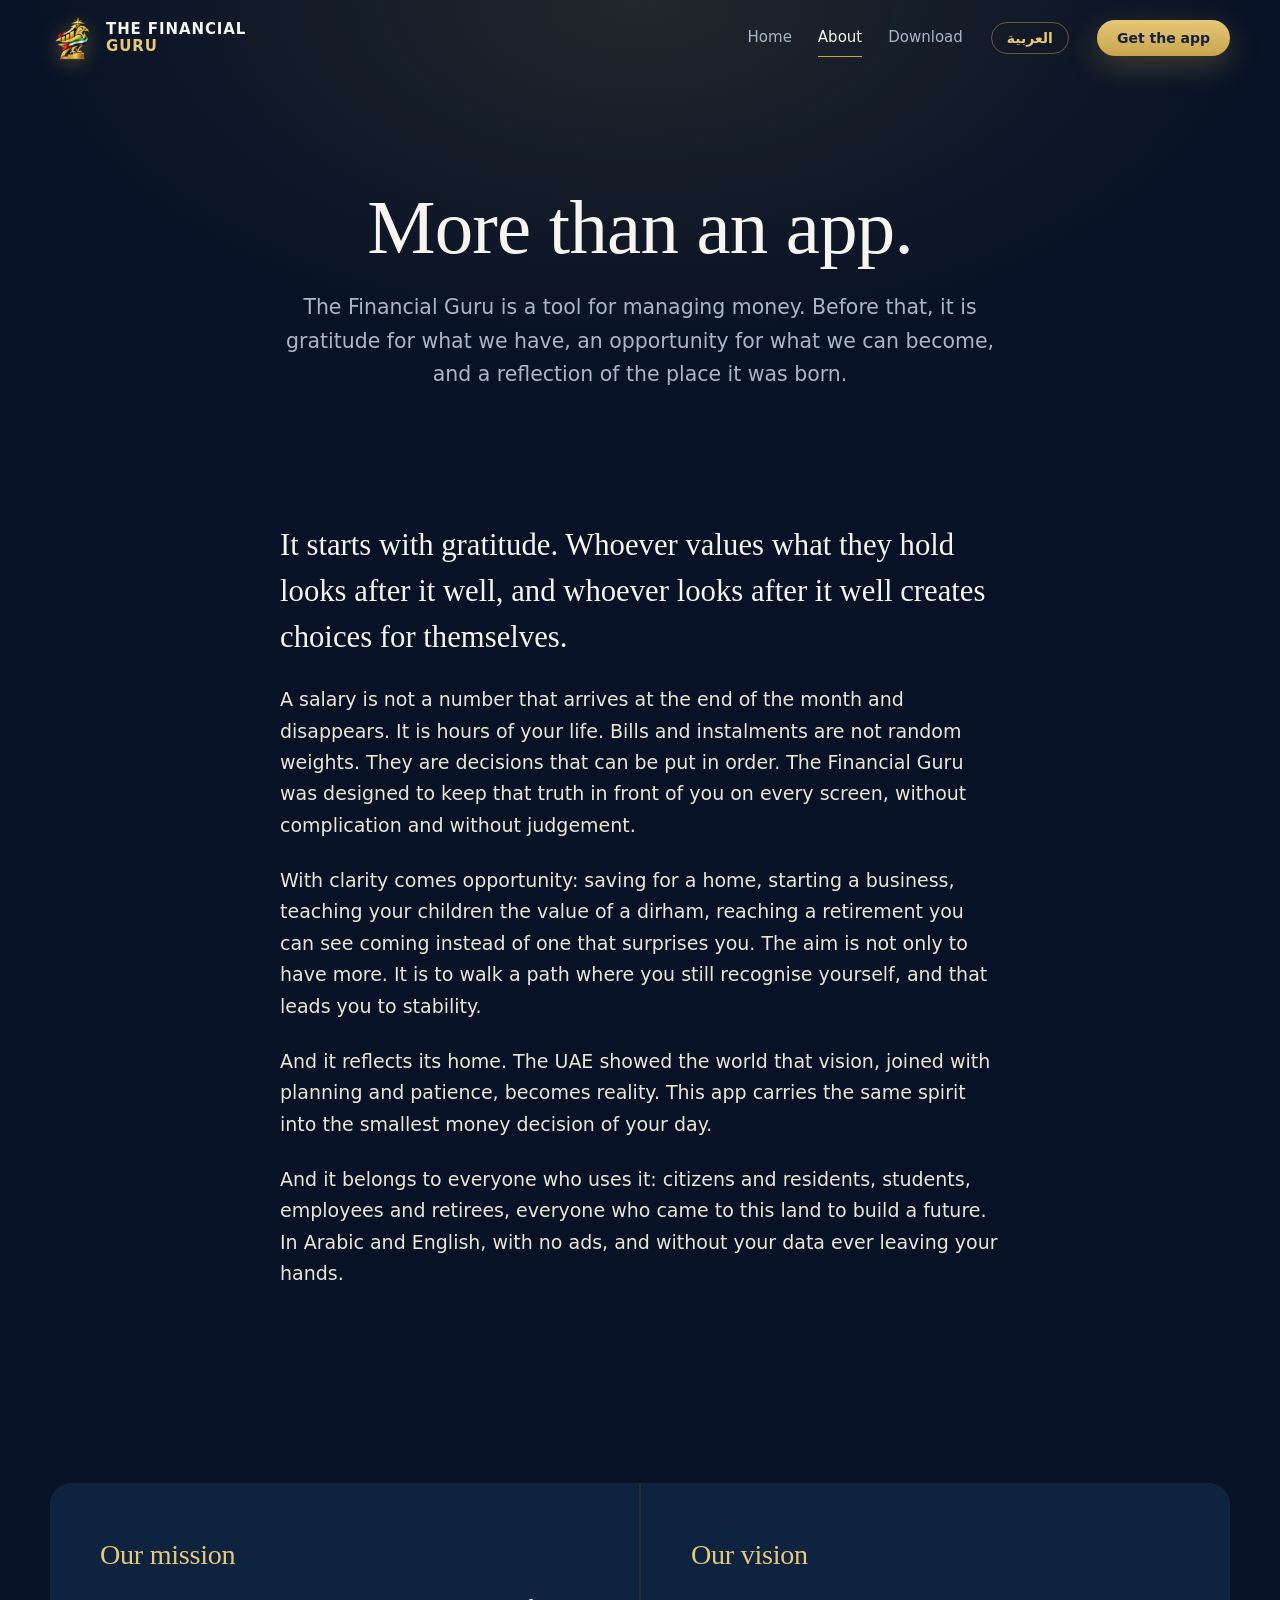
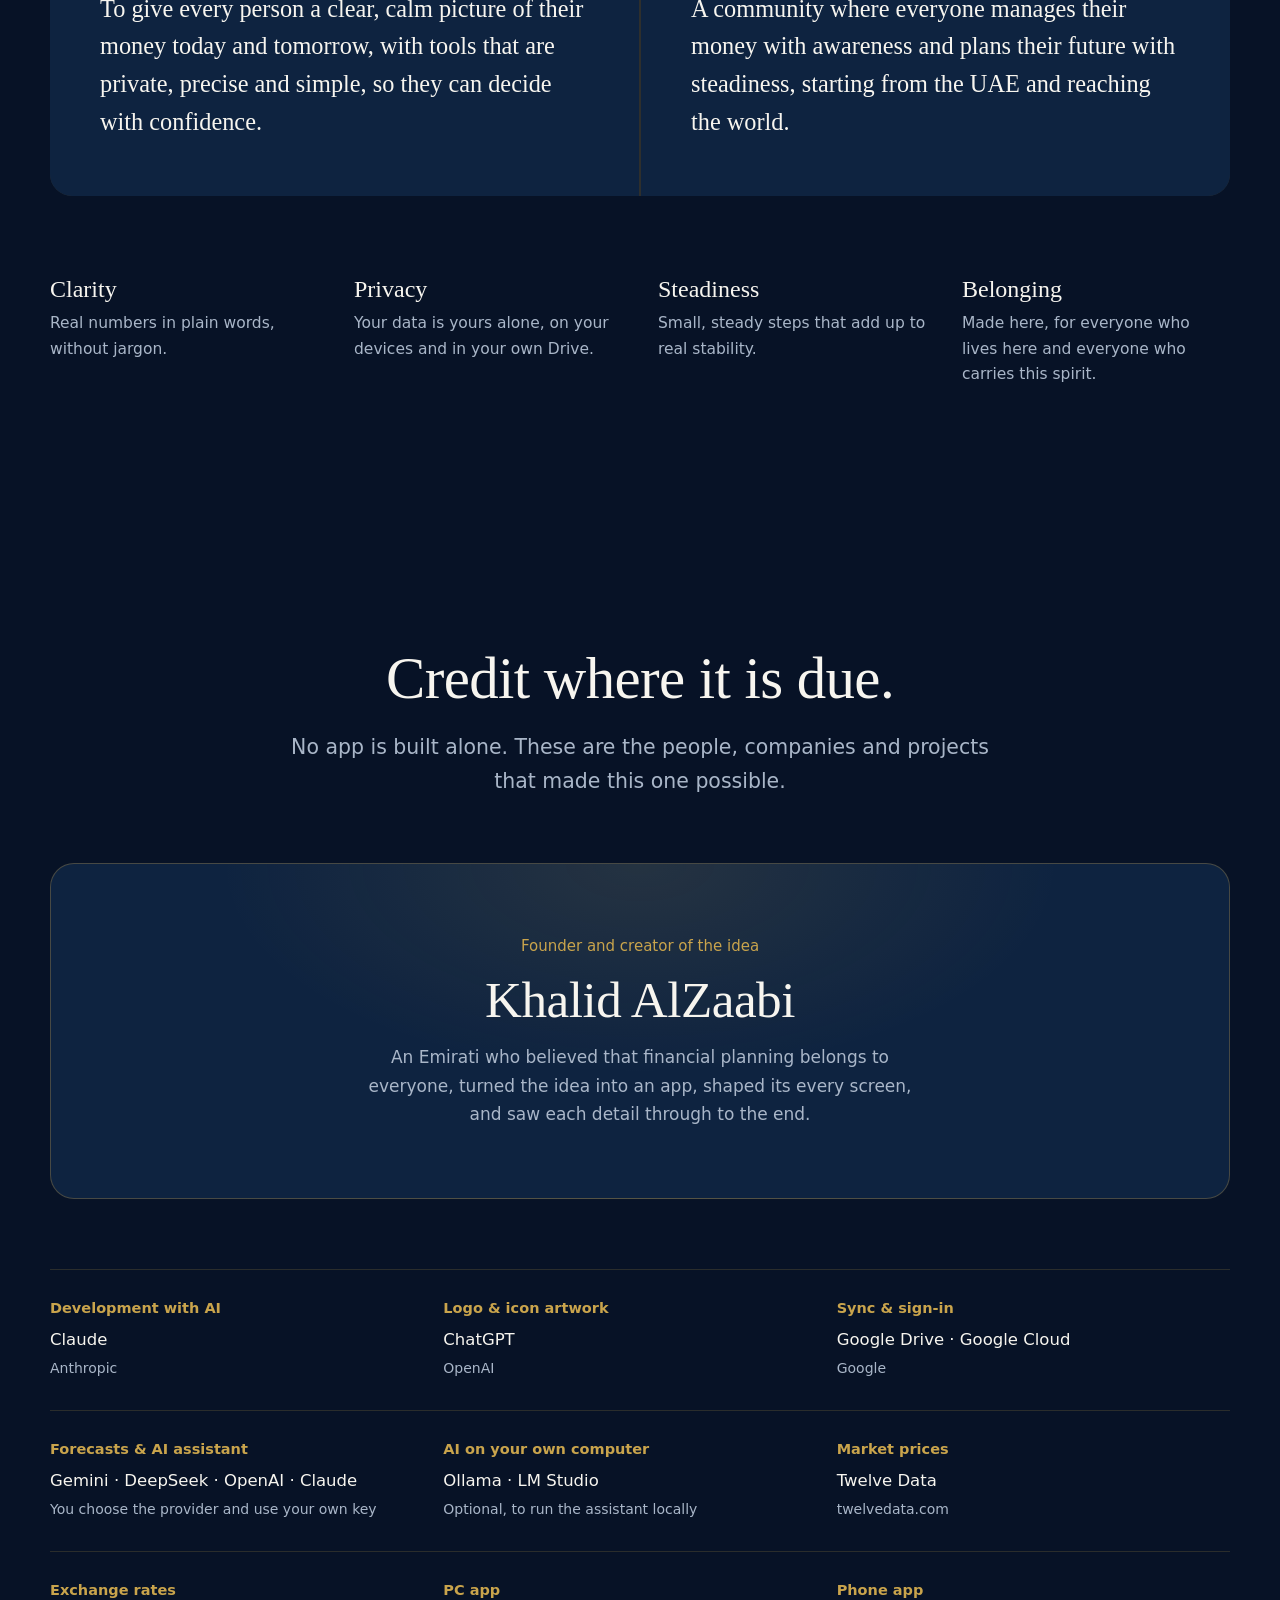
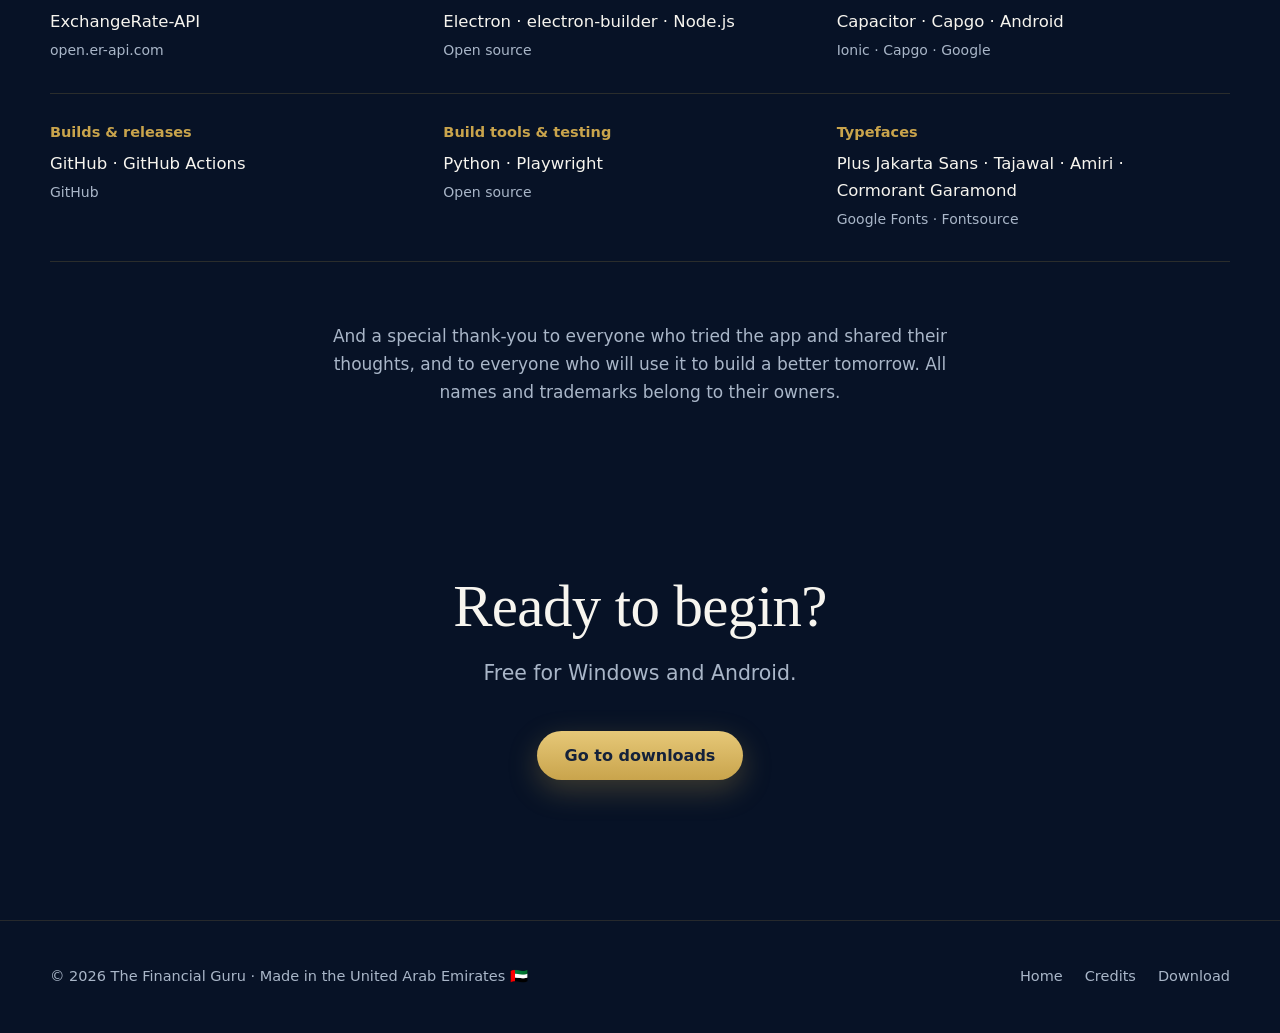
==== about.html @ 49a52d13 "Website: home, about & credits, download (English + Arabic) Co-Authored-By: Claude Opus 5.5 <noreply" ====
<!doctype html>
<html lang="en" dir="ltr">
<head>
<meta charset="utf-8">
<meta name="viewport" content="width=device-width,initial-scale=1">
<title>About · The Financial Guru</title>
<meta name="fg-title-ar" content="من نحن · المرشد المالي">
<meta name="description" content="What The Financial Guru stands for, its mission and vision, and everyone who helped build it. Made in the UAE.">
<meta name="theme-color" content="#071226">
<link rel="icon" href="assets/icon-192.png">
<link rel="stylesheet" href="site.css">
</head>
<body>
<header class="top">
 <div class="wrap">
  <a class="brand" href="index.html"><img src="assets/logo.webp" alt=""><span data-ar="المرشد<b>المالي</b>">THE FINANCIAL<b>GURU</b></span></a>
  <nav class="nav" aria-label="Main">
   <a href="index.html" data-ar="الرئيسية">Home</a>
   <a href="about.html" aria-current="page" data-ar="من نحن">About</a>
   <a href="download.html" data-ar="التنزيل">Download</a>
  </nav>
  <button class="lang" type="button">العربية</button>
  <a class="btn gold" href="download.html" data-ar="نزّل التطبيق">Get the app</a>
  <button class="menu" type="button" aria-label="Menu" data-ar-label="القائمة">☰</button>
 </div>
</header>

<main>
<section class="page-hero">
 <div class="wrap">
  <h1 data-ar="أكثر من تطبيق.">More than an app.</h1>
  <p class="lede" data-ar="المرشد المالي أداةٌ لإدارة المال، لكنه قبل ذلك امتنانٌ لِما نملك، وفرصةٌ لِما يمكن أن نصير إليه، وانعكاسٌ للمكان الذي وُلد فيه.">The Financial Guru is a tool for managing money. Before that, it is gratitude for what we have, an opportunity for what we can become, and a reflection of the place it was born.</p>
 </div>
</section>

<!-- WHAT IT REPRESENTS -->
<section style="padding-top:40px">
 <div class="wrap prose">
  <p class="big" data-ar="يبدأ كل شيء بالامتنان. فمن يقدّر ما بين يديه يحسن تدبيره، ومن يحسن تدبيره يصنع لنفسه خيارات.">It starts with gratitude. Whoever values what they hold looks after it well, and whoever looks after it well creates choices for themselves.</p>
  <p data-ar="الراتب ليس رقمًا يصل آخر الشهر ثم يختفي؛ إنه ساعات من عمرك. والفواتير والأقساط ليست أعباءً عشوائية؛ إنها قرارات يمكن ترتيبها. صُمّم المرشد المالي ليجعل هذه الحقيقة واضحة أمامك في كل شاشة، دون تعقيد ودون أحكام.">A salary is not a number that arrives at the end of the month and disappears. It is hours of your life. Bills and instalments are not random weights. They are decisions that can be put in order. The Financial Guru was designed to keep that truth in front of you on every screen, without complication and without judgement.</p>
  <p data-ar="ومع الوضوح تأتي الفرصة: أن تدّخر لبيت، أو تبدأ مشروعًا، أو تعلّم أبناءك قيمة الدرهم، أو تبلغ تقاعدًا تراه قادمًا بدل أن يفاجئك. الهدف ليس أن تملك أكثر فحسب، بل أن تسير في طريق تعرف فيه نفسك، وتصل منه إلى الاستقرار.">With clarity comes opportunity: saving for a home, starting a business, teaching your children the value of a dirham, reaching a retirement you can see coming instead of one that surprises you. The aim is not only to have more. It is to walk a path where you still recognise yourself, and that leads you to stability.</p>
  <p data-ar="وهو انعكاس لموطنه. فالإمارات علّمت العالم أن الرؤية حين تقترن بالتخطيط والصبر تتحوّل إلى واقع. هذا التطبيق يحمل الروح ذاتها إلى أصغر قرار مالي في يومك.">And it reflects its home. The UAE showed the world that vision, joined with planning and patience, becomes reality. This app carries the same spirit into the smallest money decision of your day.</p>
  <p data-ar="وهو لكل من يستخدمه. للمواطن والمقيم، وللطالب والموظف والمتقاعد، ولكل من جاء إلى هذه الأرض يبني مستقبله. باللغتين العربية والإنجليزية، ودون إعلانات، ودون أن تغادر بياناتك يدك.">And it belongs to everyone who uses it: citizens and residents, students, employees and retirees, everyone who came to this land to build a future. In Arabic and English, with no ads, and without your data ever leaving your hands.</p>
 </div>
</section>

<!-- MISSION & VISION -->
<section id="mission" style="padding-top:40px">
 <div class="wrap">
  <div class="mv">
   <div><h3 data-ar="رسالتنا">Our mission</h3>
    <p data-ar="أن نمنح كل إنسان صورةً واضحة وهادئة عن ماله اليوم وغدًا، بأدوات خاصة ودقيقة وسهلة، حتى يتخذ قراراته بثقة.">To give every person a clear, calm picture of their money today and tomorrow, with tools that are private, precise and simple, so they can decide with confidence.</p></div>
   <div><h3 data-ar="رؤيتنا">Our vision</h3>
    <p data-ar="مجتمعٌ يدير فيه كل فرد ماله بوعي، ويخطّط لمستقبله بثبات، انطلاقًا من الإمارات إلى العالم.">A community where everyone manages their money with awareness and plans their future with steadiness, starting from the UAE and reaching the world.</p></div>
  </div>
  <div class="values">
   <div><b data-ar="الوضوح">Clarity</b><p data-ar="أرقام حقيقية بلغة بسيطة، دون مصطلحات تُربك.">Real numbers in plain words, without jargon.</p></div>
   <div><b data-ar="الخصوصية">Privacy</b><p data-ar="بياناتك لك وحدك، على أجهزتك وفي Drive الخاص بك.">Your data is yours alone, on your devices and in your own Drive.</p></div>
   <div><b data-ar="الثبات">Steadiness</b><p data-ar="خطوات صغيرة متواصلة تصنع استقرارًا كبيرًا.">Small, steady steps that add up to real stability.</p></div>
   <div><b data-ar="الانتماء">Belonging</b><p data-ar="صُنع هنا، لكل من يعيش هنا، ولكل من يحمل هذه الروح.">Made here, for everyone who lives here and everyone who carries this spirit.</p></div>
  </div>
 </div>
</section>

<!-- CREDITS -->
<section id="credits" class="credits">
 <div class="wrap">
  <div class="sec-head" style="margin-inline:auto;text-align:center">
   <h2 data-ar="شكرٌ لمن يستحق.">Credit where it is due.</h2>
   <p class="lede" style="margin-inline:auto" data-ar="لم يُبنَ هذا التطبيق وحده. هؤلاء من جعلوه ممكنًا.">No app is built alone. These are the people, companies and projects that made this one possible.</p>
  </div>

  <div class="founder">
   <div class="role" data-ar="المؤسس وصاحب الفكرة">Founder and creator of the idea</div>
   <h3 data-ar="خالد الزعابي">Khalid AlZaabi</h3>
   <p data-ar="مواطن إماراتي آمن بأن التخطيط المالي حقٌّ للجميع، فحوّل الفكرة إلى تطبيق، ورسم ملامحه، وتابع كل تفصيلة فيه حتى اكتمل.">An Emirati who believed that financial planning belongs to everyone, turned the idea into an app, shaped its every screen, and saw each detail through to the end.</p>
  </div>

  <div class="cgrid">
   <div><h4 data-ar="التطوير بمساعدة الذكاء الاصطناعي">Development with AI</h4><p>Claude</p><small>Anthropic</small></div>
   <div><h4 data-ar="الشعار والهوية البصرية">Logo &amp; icon artwork</h4><p>ChatGPT</p><small>OpenAI</small></div>
   <div><h4 data-ar="المزامنة وتسجيل الدخول">Sync &amp; sign-in</h4><p>Google Drive · Google Cloud</p><small>Google</small></div>
   <div><h4 data-ar="التوقعات والمساعد الذكي">Forecasts &amp; AI assistant</h4><p>Gemini · DeepSeek · OpenAI · Claude</p><small data-ar="يختار المستخدم المزوّد ويستخدم مفتاحه الخاص">You choose the provider and use your own key</small></div>
   <div><h4 data-ar="الذكاء الاصطناعي على جهازك">AI on your own computer</h4><p>Ollama · LM Studio</p><small data-ar="خيار اختياري لتشغيل المساعد محليًا">Optional, to run the assistant locally</small></div>
   <div><h4 data-ar="أسعار الأسواق">Market prices</h4><p>Twelve Data</p><small>twelvedata.com</small></div>
   <div><h4 data-ar="أسعار صرف العملات">Exchange rates</h4><p>ExchangeRate-API</p><small>open.er-api.com</small></div>
   <div><h4 data-ar="تطبيق الحاسوب">PC app</h4><p>Electron · electron-builder · Node.js</p><small data-ar="مشاريع مفتوحة المصدر">Open source</small></div>
   <div><h4 data-ar="تطبيق الهاتف">Phone app</h4><p>Capacitor · Capgo · Android</p><small>Ionic · Capgo · Google</small></div>
   <div><h4 data-ar="البناء والإصدارات">Builds &amp; releases</h4><p>GitHub · GitHub Actions</p><small>GitHub</small></div>
   <div><h4 data-ar="أدوات البناء والاختبار">Build tools &amp; testing</h4><p>Python · Playwright</p><small data-ar="مشاريع مفتوحة المصدر">Open source</small></div>
   <div><h4 data-ar="الخطوط">Typefaces</h4><p>Plus Jakarta Sans · Tajawal · Amiri · Cormorant Garamond</p><small>Google Fonts · Fontsource</small></div>
  </div>

  <p class="thanks" data-ar="وشكرٌ خاص لكل من جرّب التطبيق وشارك برأيه، ولكل من سيستخدمه ليبني غدًا أفضل. جميع الأسماء والعلامات التجارية ملك لأصحابها.">And a special thank-you to everyone who tried the app and shared their thoughts, and to everyone who will use it to build a better tomorrow. All names and trademarks belong to their owners.</p>
 </div>
</section>

<section class="cta" style="padding-top:40px">
 <div class="wrap">
  <h2 data-ar="جاهز لتبدأ؟">Ready to begin?</h2>
  <p class="lede" data-ar="مجاني لنظامَي Windows وAndroid.">Free for Windows and Android.</p>
  <a class="btn gold" href="download.html" data-ar="انتقل إلى صفحة التنزيل">Go to downloads</a>
 </div>
</section>
</main>

<footer>
 <div class="wrap">
  <span data-ar="© 2026 المرشد المالي · صُنع في الإمارات العربية المتحدة 🇦🇪">© 2026 The Financial Guru · Made in the United Arab Emirates 🇦🇪</span>
  <nav aria-label="Footer"><a href="index.html" data-ar="الرئيسية">Home</a><a href="about.html#credits" data-ar="شكر وتقدير">Credits</a><a href="download.html" data-ar="التنزيل">Download</a></nav>
 </div>
</footer>
<script src="site.js"></script>
</body>
</html>
---- site.css ----
/* fonts bundled with the site (Fontsource, SIL Open Font License) */
@font-face{font-family:'Cormorant Garamond';font-style:normal;font-weight:500;font-display:swap;src:url(fonts/cormorant-garamond-latin-500-normal.woff2) format('woff2')}
@font-face{font-family:'Cormorant Garamond';font-style:normal;font-weight:600;font-display:swap;src:url(fonts/cormorant-garamond-latin-600-normal.woff2) format('woff2')}
@font-face{font-family:'Plus Jakarta Sans';font-style:normal;font-weight:400;font-display:swap;src:url(fonts/plus-jakarta-sans-latin-400-normal.woff2) format('woff2')}
@font-face{font-family:'Plus Jakarta Sans';font-style:normal;font-weight:600;font-display:swap;src:url(fonts/plus-jakarta-sans-latin-600-normal.woff2) format('woff2')}
@font-face{font-family:'Plus Jakarta Sans';font-style:normal;font-weight:700;font-display:swap;src:url(fonts/plus-jakarta-sans-latin-700-normal.woff2) format('woff2')}
@font-face{font-family:'Amiri';font-style:normal;font-weight:400;font-display:swap;src:url(fonts/amiri-arabic-400-normal.woff2) format('woff2')}
@font-face{font-family:'Amiri';font-style:normal;font-weight:700;font-display:swap;src:url(fonts/amiri-arabic-700-normal.woff2) format('woff2')}
@font-face{font-family:'Tajawal';font-style:normal;font-weight:400;font-display:swap;src:url(fonts/tajawal-arabic-400-normal.woff2) format('woff2')}
@font-face{font-family:'Tajawal';font-style:normal;font-weight:500;font-display:swap;src:url(fonts/tajawal-arabic-500-normal.woff2) format('woff2')}
@font-face{font-family:'Tajawal';font-style:normal;font-weight:700;font-display:swap;src:url(fonts/tajawal-arabic-700-normal.woff2) format('woff2')}
/* The Financial Guru · website. Night navy and desert gold; the UAE flag lives only in "the thread". */
:root{
  --night:#071226;--sea:#0E2340;--sea2:#132c50;--gold:#C9A44C;--gold2:#E6C878;--sand:#EDE6D6;--mist:#A9B6C8;
  --green:#00843D;--red:#EF3340;--white:#F7F5EF;--black:#0A0A0A;
  --display:"Cormorant Garamond","Amiri",Georgia,serif;
  --body:"Plus Jakarta Sans","Tajawal",system-ui,sans-serif;
  --wrap:min(1180px,calc(100% - 48px));
}
html[lang=ar]{--display:"Amiri","Cormorant Garamond",serif;--body:"Tajawal","Plus Jakarta Sans",system-ui,sans-serif}
*{box-sizing:border-box}
html{scroll-behavior:smooth;-webkit-text-size-adjust:100%}
body{margin:0;background:var(--night);color:var(--sand);font:400 17px/1.65 var(--body);overflow-x:hidden}
html[lang=ar] body{font-size:18px;line-height:1.85}
img{max-width:100%;height:auto;display:block}
a{color:inherit}
:focus-visible{outline:2px solid var(--gold2);outline-offset:3px;border-radius:6px}
.wrap{width:var(--wrap);margin-inline:auto}
::selection{background:var(--gold);color:var(--night)}

/* ---------- type ---------- */
h1,h2,h3{font-family:var(--display);font-weight:500;color:var(--white);margin:0;letter-spacing:-.01em}
h1{font-size:clamp(48px,6.4vw,96px);line-height:1}
h2{font-size:clamp(36px,4.6vw,64px);line-height:1.04}
h3{font-size:clamp(24px,2.2vw,30px);line-height:1.15}
html[lang=ar] h1{font-size:clamp(40px,6.2vw,86px);line-height:1.25}
html[lang=ar] h2{line-height:1.3}
html[lang=ar] h3{line-height:1.45}
p{margin:0}
.lede{font-size:clamp(18px,1.6vw,21px);color:var(--mist);max-width:56ch}
.gold{color:var(--gold2)}

/* ---------- header ---------- */
.top{position:fixed;inset:0 0 auto;z-index:50;transition:background .3s,border-color .3s;border-bottom:1px solid transparent}
.top.solid{background:rgba(7,18,38,.82);backdrop-filter:blur(14px);-webkit-backdrop-filter:blur(14px);border-color:rgba(201,164,76,.16)}
.top .wrap{display:flex;align-items:center;gap:28px;height:76px}
.brand{display:flex;align-items:center;gap:12px;text-decoration:none;margin-inline-end:auto}
.brand img{width:44px;height:44px;filter:drop-shadow(0 4px 10px rgba(201,164,76,.35))}
.brand span{font:600 15px/1.15 var(--body);letter-spacing:.06em;color:var(--white)}
.brand b{display:block;color:var(--gold2);font-weight:700}
html[lang=ar] .brand span{letter-spacing:0;font-size:17px}
.nav{display:flex;gap:26px}
.nav a{text-decoration:none;color:var(--mist);font-size:15px;padding:6px 0;border-bottom:1px solid transparent}
.nav a:hover,.nav a[aria-current]{color:var(--white);border-color:var(--gold)}
.lang{background:none;border:1px solid rgba(201,164,76,.45);color:var(--gold2);border-radius:999px;padding:7px 15px;font:600 14px var(--body);cursor:pointer}
.lang:hover{background:rgba(201,164,76,.1)}
.btn{display:inline-flex;align-items:center;justify-content:center;gap:10px;border-radius:999px;padding:15px 28px;font:700 16px var(--body);text-decoration:none;cursor:pointer;border:0;transition:transform .2s,box-shadow .2s,background .2s}
.btn.gold{background:linear-gradient(180deg,var(--gold2),var(--gold));color:#14213A;box-shadow:0 10px 30px rgba(201,164,76,.28)}
.btn.gold:hover{transform:translateY(-2px);box-shadow:0 16px 38px rgba(201,164,76,.38)}
.btn.line{border:1px solid rgba(237,230,214,.28);color:var(--white)}
.btn.line:hover{border-color:var(--gold2);color:var(--gold2)}
.top .btn{padding:10px 20px;font-size:14px}
.menu{display:none;background:none;border:0;color:var(--white);font-size:26px;cursor:pointer;padding:6px}

/* ---------- the thread (UAE flag ribbon) ---------- */
.thread{position:absolute;pointer-events:none;overflow:visible}
.thread path{fill:none;stroke-linecap:round}
@media (prefers-reduced-motion:no-preference){
  .draw path{stroke-dasharray:var(--len);stroke-dashoffset:var(--len);animation:draw 2.6s cubic-bezier(.6,.05,.25,1) .25s forwards}
  .draw path:nth-child(2){animation-delay:.38s}.draw path:nth-child(3){animation-delay:.51s}.draw path:nth-child(4){animation-delay:.64s}
  @keyframes draw{to{stroke-dashoffset:0}}
  .rise{opacity:0;transform:translateY(18px);animation:rise 1.1s cubic-bezier(.2,.8,.2,1) forwards}
  @keyframes rise{to{opacity:1;transform:none}}
}

/* ---------- hero ---------- */
.hero{position:relative;min-height:100svh;display:flex;align-items:center;padding:130px 0 150px;overflow:hidden;
  background:radial-gradient(1200px 700px at 78% 30%,rgba(201,164,76,.13),transparent 60%),radial-gradient(900px 600px at 10% 90%,rgba(19,44,80,.9),transparent 70%),var(--night)}
.hero .wrap{display:grid;grid-template-columns:1.05fr .95fr;gap:40px;align-items:center;position:relative;z-index:2}
.hero h1{margin:22px 0 26px}
.hero .lede{margin-bottom:38px}
.hero .ctas{display:flex;gap:14px;flex-wrap:wrap}
.made{display:inline-flex;align-items:center;gap:12px;font-size:15px;color:var(--sand)}
.made i{display:inline-block;width:30px;height:20px;border-radius:3px;overflow:hidden;position:relative;box-shadow:0 0 0 1px rgba(255,255,255,.18)}
.made i:before{content:"";position:absolute;inset:0 0 0 25%;background:linear-gradient(var(--green) 0 33.3%,var(--white) 0 66.6%,var(--black) 0)}
.made i:after{content:"";position:absolute;inset:0 75% 0 0;background:var(--red)}
html[lang=ar] .made i:before{inset:0 25% 0 0}html[lang=ar] .made i:after{inset:0 0 0 75%}
.stage{position:relative;height:560px}
.stage .pc{position:absolute;inset:40px -12% auto 6%;border-radius:14px;overflow:hidden;box-shadow:0 40px 90px rgba(0,0,0,.55),0 0 0 1px rgba(201,164,76,.22);transform:perspective(1600px) rotateY(-14deg) rotateX(4deg);transform-origin:left center}
html[lang=ar] .stage .pc{inset:40px 6% auto -12%;transform:perspective(1600px) rotateY(14deg) rotateX(4deg);transform-origin:right center}
.stage .phone{position:absolute;left:-2%;bottom:-10px;width:230px;border-radius:38px;padding:9px;background:linear-gradient(160deg,#2a3a55,#0c1626);box-shadow:0 40px 80px rgba(0,0,0,.6),0 0 0 1px rgba(201,164,76,.3)}
html[lang=ar] .stage .phone{left:auto;right:-2%}
.stage .phone img{border-radius:30px}
.stage .falcon{position:absolute;right:-4%;top:-30px;width:150px;filter:drop-shadow(0 18px 30px rgba(0,0,0,.5))}
html[lang=ar] .stage .falcon{right:auto;left:-4%}
.hero .thread{left:0;right:0;bottom:-30px;width:100%;height:190px;z-index:1;opacity:.9}

/* ---------- sections ---------- */
section{position:relative;padding:130px 0}
.sec-head{max-width:760px;margin-bottom:64px}
.sec-head h2{margin-bottom:22px}

/* the path: a real sequence through life, so it is numbered by stage */
.path{position:relative}
.path ol{list-style:none;margin:0;padding:0;position:relative}
.path ol:before{content:"";position:absolute;inset-block:10px;inset-inline-start:23px;width:3px;border-radius:3px;background:linear-gradient(var(--green),var(--white) 35%,var(--black) 65%,var(--red))}
.path li{display:grid;grid-template-columns:50px 1fr 1.1fr;gap:34px;align-items:start;padding:0 0 70px}
.path li:last-child{padding-bottom:0}
.dot{width:50px;height:50px;border-radius:50%;background:var(--night);border:1.5px solid var(--gold);display:grid;place-items:center;font:500 22px var(--display);color:var(--gold2);position:relative;z-index:1}
.path .age{font-size:14px;color:var(--gold);margin-bottom:8px;letter-spacing:.02em}
.path h3{margin-bottom:12px}
.path p{color:var(--mist);max-width:46ch}
.path .tools{display:flex;flex-wrap:wrap;gap:10px;padding-top:6px}
.path .tools span{border:1px solid rgba(201,164,76,.28);border-radius:999px;padding:7px 15px;font-size:14.5px;color:var(--sand);background:rgba(14,35,64,.6)}

/* screens strip */
.screens{background:linear-gradient(180deg,var(--night),var(--sea) 30%,var(--sea) 70%,var(--night))}
.strip{display:flex;gap:34px;justify-content:center;align-items:flex-end}
.strip figure{margin:0;text-align:center}
.strip .ph{width:240px;border-radius:34px;padding:8px;background:linear-gradient(160deg,#2a3a55,#0c1626);box-shadow:0 30px 70px rgba(0,0,0,.5),0 0 0 1px rgba(201,164,76,.22)}
.strip .ph img{border-radius:27px}
.strip figure:nth-child(2) .ph{width:270px}
.strip figcaption{margin-top:18px;color:var(--mist);font-size:15px}

/* trust */
.trust .wrap{display:grid;grid-template-columns:1fr 1fr;gap:80px;align-items:center}
.trust ul{list-style:none;margin:0;padding:0;display:grid;gap:30px}
.trust li{display:grid;grid-template-columns:44px 1fr;gap:18px}
.trust .ic{width:44px;height:44px;border-radius:12px;display:grid;place-items:center;background:rgba(201,164,76,.12);font-size:21px}
.trust b{display:block;color:var(--white);font-weight:600;margin-bottom:4px}
.trust li p{color:var(--mist)}

/* made in the UAE: the one big moment */
.uae{padding:170px 0;text-align:center;overflow:hidden;background:
  radial-gradient(900px 420px at 50% 115%,rgba(201,164,76,.32),transparent 70%),
  linear-gradient(180deg,var(--night) 0%,#0b1d38 55%,#1a2a44 100%)}
.uae .dunes{position:absolute;inset:auto 0 0;height:220px;width:100%}
.uae .wrap{position:relative;z-index:2;max-width:900px}
.uae .flagline{display:flex;width:120px;height:4px;margin:0 auto 40px;border-radius:4px;overflow:hidden}
.uae .flagline i{flex:1}
.uae h2{font-size:clamp(48px,7vw,96px);margin-bottom:34px}
.uae p{font:400 clamp(21px,2.1vw,27px)/1.6 var(--display);color:var(--sand);max-width:40ch;margin-inline:auto}
html[lang=ar] .uae p{line-height:1.95}
.uae .sign{margin-top:44px;color:var(--gold);font-size:15px}

/* final call */
.cta{text-align:center;padding:140px 0}
.cta img{width:120px;margin:0 auto 28px;filter:drop-shadow(0 16px 30px rgba(201,164,76,.3))}
.cta h2{margin-bottom:20px}
.cta .lede{margin:0 auto 40px}

/* footer */
footer{border-top:1px solid rgba(201,164,76,.16);padding:44px 0;color:var(--mist);font-size:14.5px}
footer .wrap{display:flex;gap:24px;align-items:center;flex-wrap:wrap}
footer nav{display:flex;gap:22px;margin-inline-start:auto}
footer a{text-decoration:none}footer a:hover{color:var(--gold2)}

/* ---------- inner pages ---------- */
.page-hero{padding:190px 0 90px;background:radial-gradient(900px 500px at 50% 0%,rgba(201,164,76,.14),transparent 70%),var(--night);text-align:center}
.page-hero h1{font-size:clamp(46px,6vw,84px);margin-bottom:24px}
.page-hero .lede{margin:0 auto}
.prose{max-width:720px;margin-inline:auto}
.prose p{font-size:19px;color:var(--sand);margin-bottom:24px}
.prose p.big{font:400 clamp(24px,2.4vw,31px)/1.5 var(--display);color:var(--white)}
html[lang=ar] .prose p.big{line-height:1.9}
.mv{display:grid;grid-template-columns:1fr 1fr;gap:2px;background:rgba(201,164,76,.2);border-radius:22px;overflow:hidden}
.mv div{background:var(--sea);padding:56px 50px}
.mv h3{color:var(--gold2);margin-bottom:18px}
.mv p{font:400 clamp(21px,1.9vw,25px)/1.55 var(--display);color:var(--white)}
html[lang=ar] .mv p{line-height:1.9}
.values{display:grid;grid-template-columns:repeat(4,1fr);gap:36px;margin-top:80px}
.values b{display:block;font:500 24px var(--display);color:var(--white);margin-bottom:8px}
.values p{color:var(--mist);font-size:15.5px}
.credits .founder{text-align:center;padding:70px 30px;border:1px solid rgba(201,164,76,.3);border-radius:24px;background:radial-gradient(600px 300px at 50% 0%,rgba(201,164,76,.12),transparent 70%),var(--sea);margin-bottom:70px}
.founder .role{color:var(--gold);font-size:15px;margin-bottom:12px}
.founder h3{font-size:clamp(34px,4vw,52px);margin-bottom:14px}
.founder p{color:var(--mist);max-width:52ch;margin-inline:auto}
.cgrid{display:grid;grid-template-columns:repeat(3,1fr);gap:0;border-top:1px solid rgba(201,164,76,.18)}
.cgrid div{padding:30px 26px 30px 0;border-bottom:1px solid rgba(201,164,76,.18)}
html[lang=ar] .cgrid div{padding:30px 0 30px 26px}
.cgrid h4{margin:0 0 10px;font:600 14.5px var(--body);color:var(--gold)}
.cgrid p{color:var(--white);font-size:16.5px}
.cgrid small{display:block;color:var(--mist);font-size:14px;margin-top:4px}
.thanks{text-align:center;margin-top:60px;color:var(--mist);max-width:60ch;margin-inline:auto}

/* download */
.dl{display:grid;grid-template-columns:repeat(3,1fr);gap:24px}
.card{position:relative;border-radius:24px;padding:40px 34px 34px;background:linear-gradient(170deg,var(--sea2),var(--sea));border:1px solid rgba(201,164,76,.22);display:flex;flex-direction:column}
.card.main{border-color:rgba(201,164,76,.55);box-shadow:0 30px 70px rgba(0,0,0,.35)}
.card .os{width:58px;height:58px;border-radius:16px;display:grid;place-items:center;background:rgba(201,164,76,.12);margin-bottom:24px}
.card .os svg{width:30px;height:30px;fill:var(--gold2)}
.card h3{margin-bottom:8px}
.card .req{color:var(--gold);font-size:15px;margin-bottom:18px}
.card ul{margin:0 0 30px;padding-inline-start:20px;color:var(--mist);font-size:15.5px;display:grid;gap:6px}
.card .btn{margin-top:auto;width:100%}
.card .meta{margin-top:14px;text-align:center;color:var(--mist);font-size:13.5px;min-height:20px}
.card.soon{opacity:.62}
.card.soon .btn{background:rgba(255,255,255,.06);color:var(--mist);box-shadow:none;cursor:default}
.howto{margin-top:90px;display:grid;grid-template-columns:1fr 1fr;gap:60px}
.howto h3{margin-bottom:22px}
.howto ol{margin:0;padding-inline-start:22px;display:grid;gap:12px;color:var(--sand)}
.howto .note{margin-top:20px;padding:18px 20px;border-radius:14px;background:rgba(201,164,76,.08);border:1px solid rgba(201,164,76,.22);color:var(--mist);font-size:15px}
.howto .note b{color:var(--gold2)}

/* ---------- responsive ---------- */
@media (max-width:1020px){
  .hero .wrap,.trust .wrap,.howto{grid-template-columns:1fr}
  .stage{height:520px;max-width:640px}
  .path li{grid-template-columns:50px 1fr;gap:24px}
  .path .tools{grid-column:2}
  .dl{grid-template-columns:1fr;max-width:520px;margin-inline:auto}
  .cgrid{grid-template-columns:1fr 1fr}
  .values{grid-template-columns:1fr 1fr}
}
@media (max-width:760px){
  body{font-size:16px}
  section{padding:90px 0}
  .nav,.top .btn{display:none}
  .menu{display:block}
  .top.open .nav{display:flex;position:absolute;top:76px;inset-inline:0;flex-direction:column;gap:0;background:rgba(7,18,38,.97);padding:10px 24px 24px;border-bottom:1px solid rgba(201,164,76,.2)}
  .top.open .nav a{padding:14px 0;font-size:17px}
  .stage{height:430px}
  .stage .phone{width:180px;border-radius:28px;padding:7px}
  .stage .phone img{border-radius:22px}
  .stage .falcon{width:100px;top:-10px}
  .strip{gap:14px}
  .strip .ph{width:31vw!important;border-radius:22px;padding:5px}
  .strip .ph img{border-radius:18px}
  .strip figcaption{font-size:13px}
  .mv,.cgrid,.values{grid-template-columns:1fr}
  .mv div{padding:40px 28px}
  .uae{padding:120px 0}
  footer nav{margin-inline-start:0}
}
@media (prefers-reduced-motion:reduce){html{scroll-behavior:auto}*{transition:none!important}}
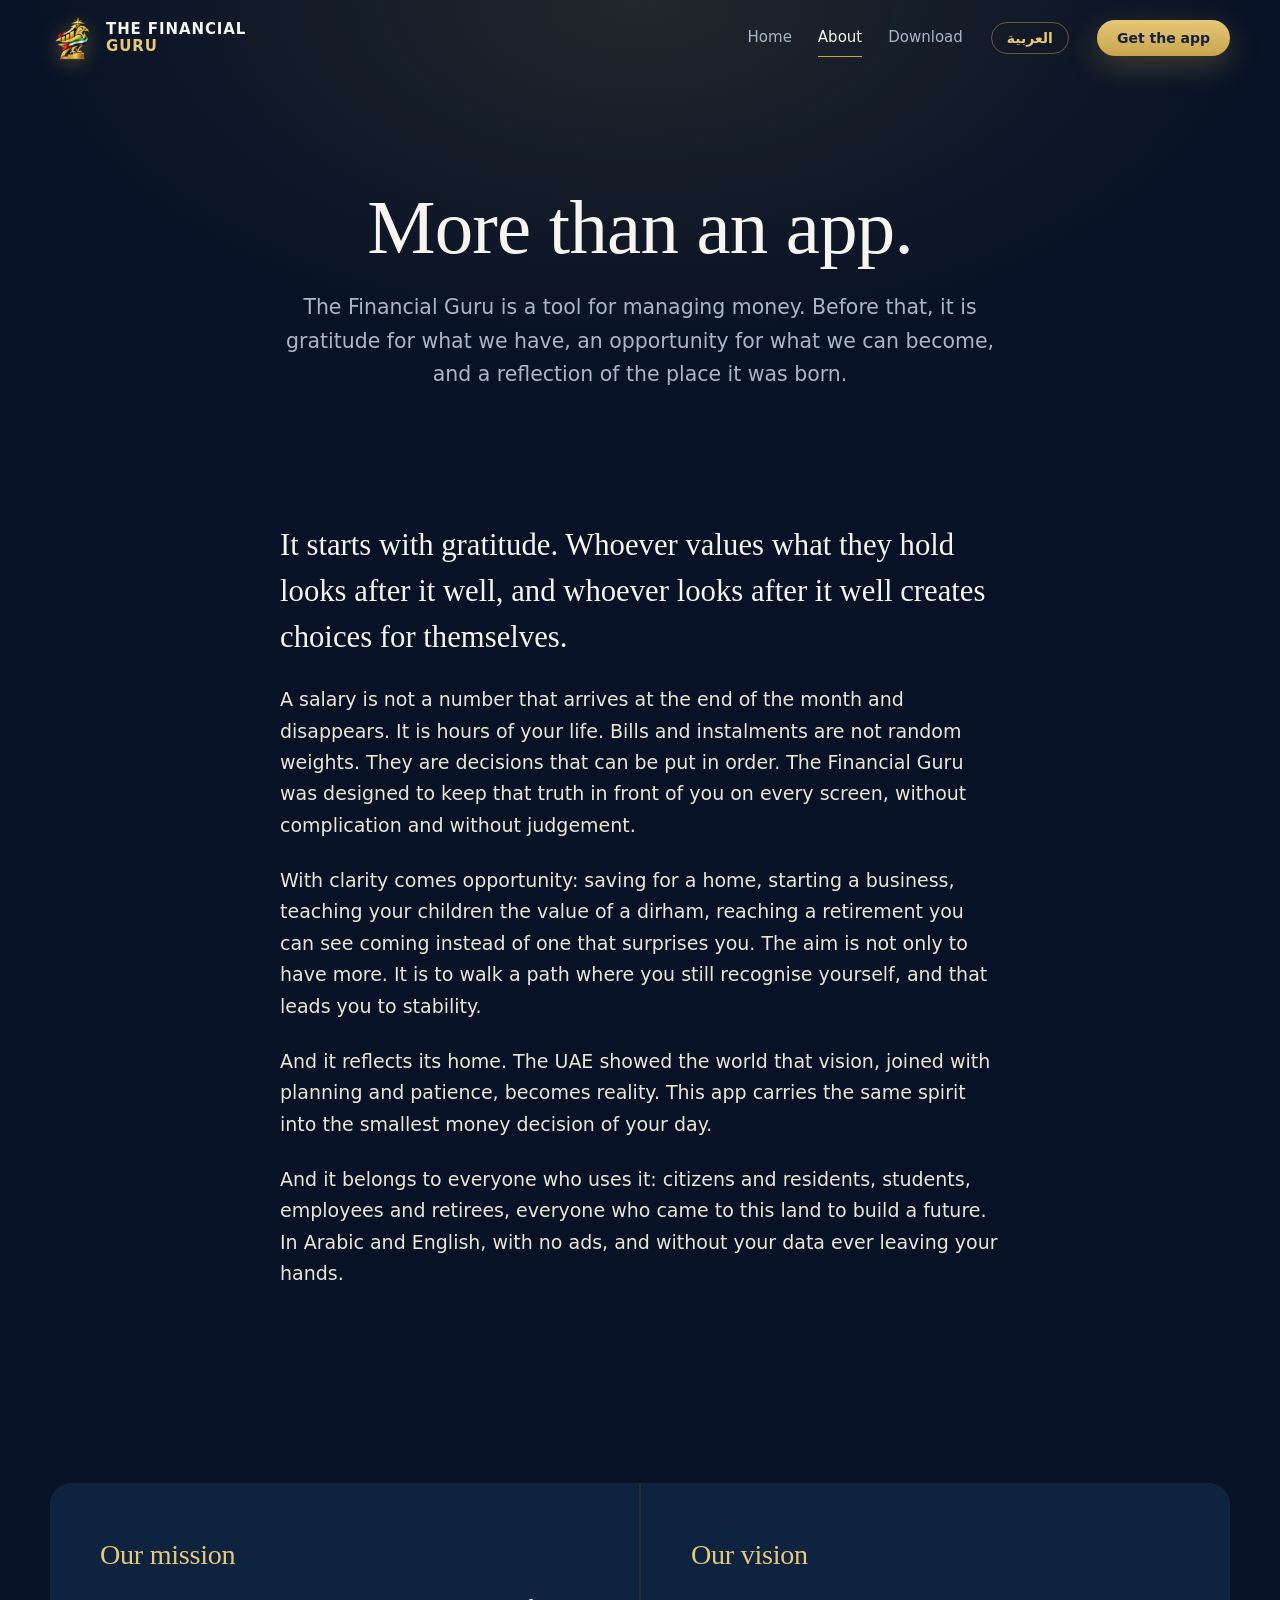
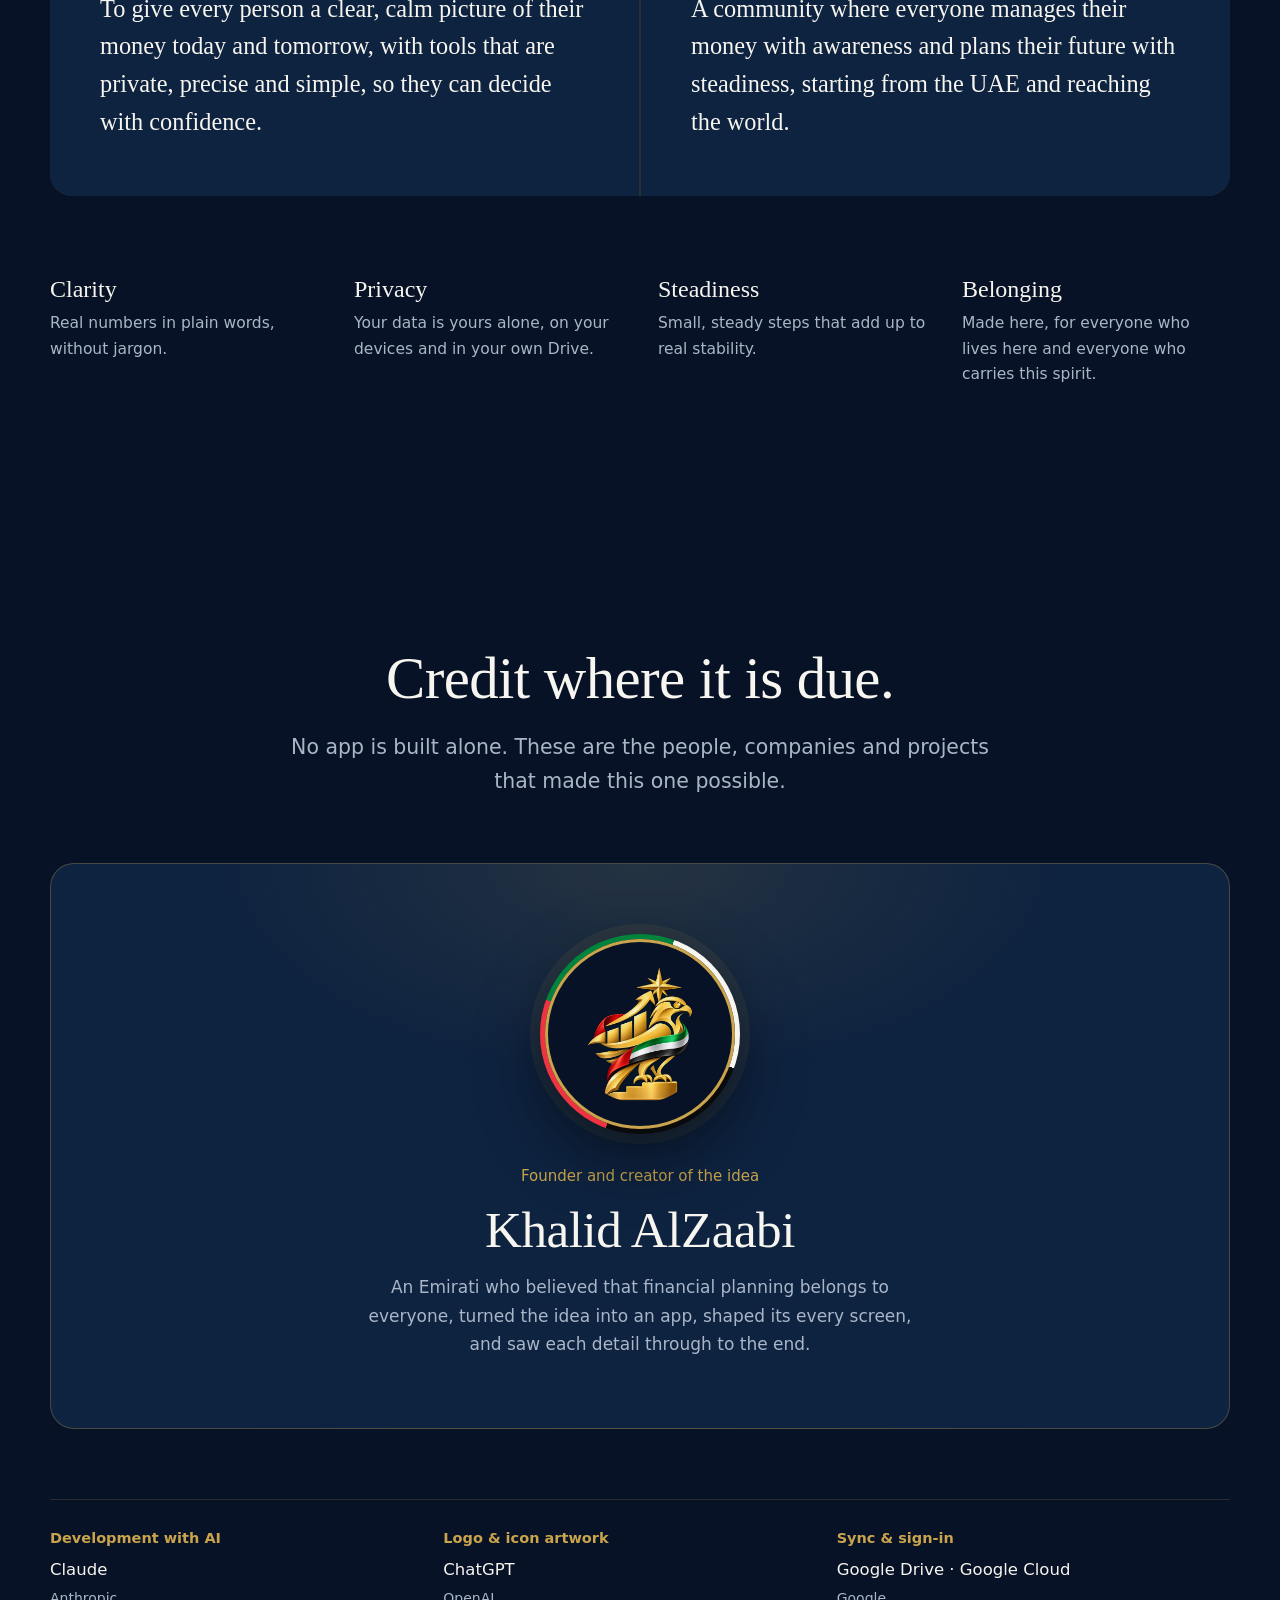
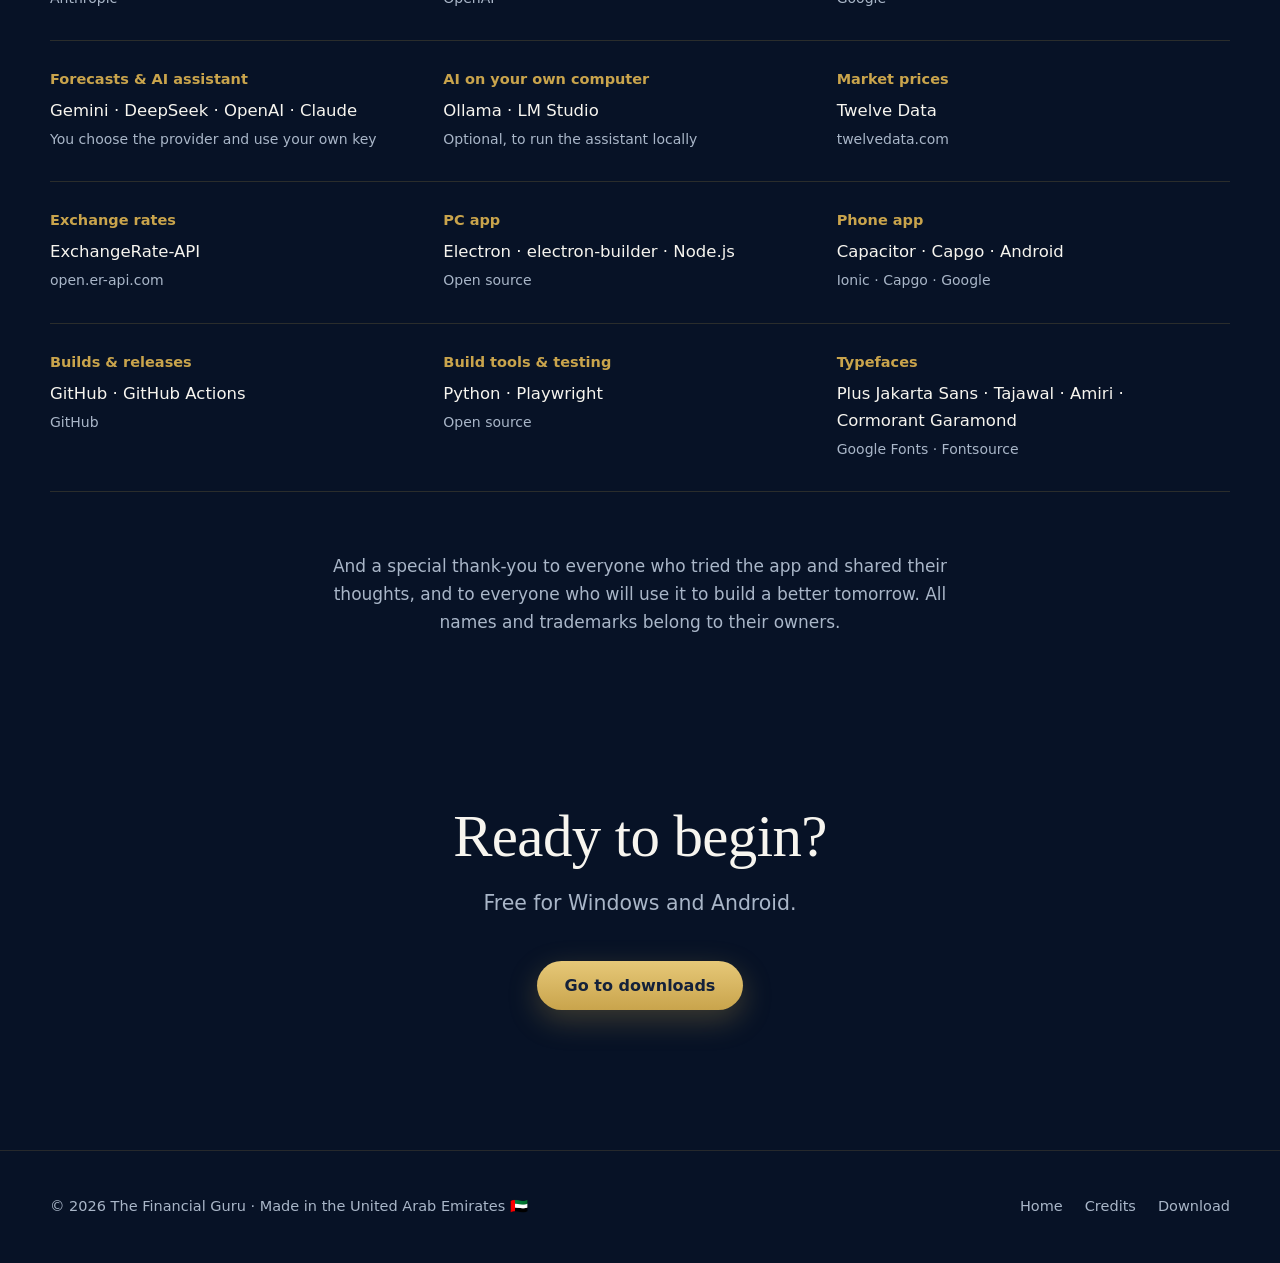
==== commit 36011176: "Website: cinematic announcements showcase + founder portrait - Home: flag-ribbon framed showcase und" ====
--- a/about.html
+++ b/about.html
@@ -71,6 +71,7 @@
   </div>
 
   <div class="founder">
+   <figure class="portrait"><img src="assets/founder.webp" alt="Khalid AlZaabi" width="360" height="360" onerror="this.onerror=null;this.src='assets/logo.webp';this.parentNode.classList.add('nophoto')"></figure>
    <div class="role" data-ar="المؤسس وصاحب الفكرة">Founder and creator of the idea</div>
    <h3 data-ar="خالد الزعابي">Khalid AlZaabi</h3>
    <p data-ar="مواطن إماراتي آمن بأن التخطيط المالي حقٌّ للجميع، فحوّل الفكرة إلى تطبيق، ورسم ملامحه، وتابع كل تفصيلة فيه حتى اكتمل.">An Emirati who believed that financial planning belongs to everyone, turned the idea into an app, shaped its every screen, and saw each detail through to the end.</p>
--- a/site.css
+++ b/site.css
@@ -233,3 +233,53 @@
   footer nav{margin-inline-start:0}
 }
 @media (prefers-reduced-motion:reduce){html{scroll-behavior:auto}*{transition:none!important}}
+
+/* ---------- announcements showcase: cinematic frame wrapped in the flag ribbon ---------- */
+.show{padding:30px 0 120px}
+.show .wrap{position:relative}
+.reel{position:relative;border-radius:26px;padding:4px;
+  background:linear-gradient(90deg,var(--red) 0 12%,var(--green) 12% 41%,var(--white) 41% 70%,var(--black) 70% 88%,var(--red) 88%);background-size:200% 100%;
+  box-shadow:0 50px 120px rgba(0,0,0,.55),0 0 80px rgba(201,164,76,.12)}
+@media (prefers-reduced-motion:no-preference){.reel{animation:ribbon 14s linear infinite}@keyframes ribbon{to{background-position:-200% 0}}}
+.screen{position:relative;aspect-ratio:16/9;border-radius:22px;overflow:hidden;background:#050d1c;isolation:isolate}
+.slide{position:absolute;inset:0;transform:translateX(100%);transition:transform .9s cubic-bezier(.7,0,.2,1)}
+html[dir=rtl] .slide{transform:translateX(-100%)}
+.slide.on{transform:none}
+.slide.out{transform:translateX(-100%)}
+html[dir=rtl] .slide.out{transform:translateX(100%)}
+.slide video{width:100%;height:100%;object-fit:cover;display:block;pointer-events:none}
+.slide video::-webkit-media-controls{display:none!important}
+.slide.txt{display:grid;grid-template-columns:1.1fr .9fr;align-items:center;gap:30px;padding:0 7%;
+  background:radial-gradient(700px 420px at 80% 60%,rgba(201,164,76,.2),transparent 70%),linear-gradient(135deg,#0d2244,#071226)}
+.slide.txt .tag{display:inline-block;padding:6px 14px;border-radius:999px;background:rgba(201,164,76,.15);color:var(--gold2);font-size:14px;margin-bottom:20px}
+.slide.txt h3{font-size:clamp(28px,3.6vw,54px);line-height:1.08;margin-bottom:18px}
+html[lang=ar] .slide.txt h3{line-height:1.4}
+.slide.txt p{color:var(--mist);font-size:clamp(15px,1.4vw,19px);max-width:42ch}
+.slide.txt .pic{height:86%;display:flex;align-items:center;justify-content:center}
+.slide.txt .pic img{max-height:100%;width:auto;border-radius:18px;box-shadow:0 30px 60px rgba(0,0,0,.5),0 0 0 1px rgba(201,164,76,.25)}
+.slide.txt .pic img.tall{border-radius:22px}
+.sound{position:absolute;inset-inline-end:18px;bottom:18px;z-index:5;width:44px;height:44px;border-radius:50%;border:1px solid rgba(255,255,255,.25);
+  background:rgba(7,18,38,.55);backdrop-filter:blur(8px);-webkit-backdrop-filter:blur(8px);color:#fff;cursor:pointer;display:none;place-items:center;font-size:18px}
+.sound.vis{display:grid}
+.sound:hover{border-color:var(--gold2)}
+.dots{display:flex;justify-content:center;gap:10px;margin-top:22px}
+.dots button{width:34px;height:4px;border-radius:4px;border:0;background:rgba(237,230,214,.18);cursor:pointer;padding:0;position:relative;overflow:hidden}
+.dots button i{position:absolute;inset:0;width:0;background:var(--gold2)}
+html[dir=rtl] .dots button i{inset:0 0 0 auto}
+.dots button.done i{width:100%}
+@media (max-width:760px){
+  .show{padding:10px 0 80px}
+  .reel{border-radius:18px;padding:3px}.screen{border-radius:15px;aspect-ratio:4/5}
+  .slide.txt{grid-template-columns:1fr;grid-template-rows:auto 1fr;padding:34px 26px 26px;gap:16px;align-content:start}
+  .slide.txt .pic{height:auto;min-height:0;overflow:hidden;align-items:flex-start}
+  .slide.txt .pic img{max-height:48vh}
+}
+
+/* founder portrait: gold ring with the flag thread around it */
+.portrait{width:200px;height:200px;margin:0 auto 30px;border-radius:50%;padding:5px;position:relative;
+  background:conic-gradient(from 200deg,var(--red) 0 25%,var(--green) 25% 50%,var(--white) 50% 75%,var(--black) 75%);
+  box-shadow:0 24px 60px rgba(0,0,0,.5),0 0 0 10px rgba(201,164,76,.08)}
+.portrait:after{content:"";position:absolute;inset:5px;border-radius:50%;box-shadow:inset 0 0 0 3px var(--gold)}
+.portrait img{width:100%;height:100%;border-radius:50%;object-fit:cover;object-position:center 20%;background:var(--night)}
+.portrait.nophoto img{object-fit:contain;padding:26px}
+@media (max-width:760px){.portrait{width:160px;height:160px}}
